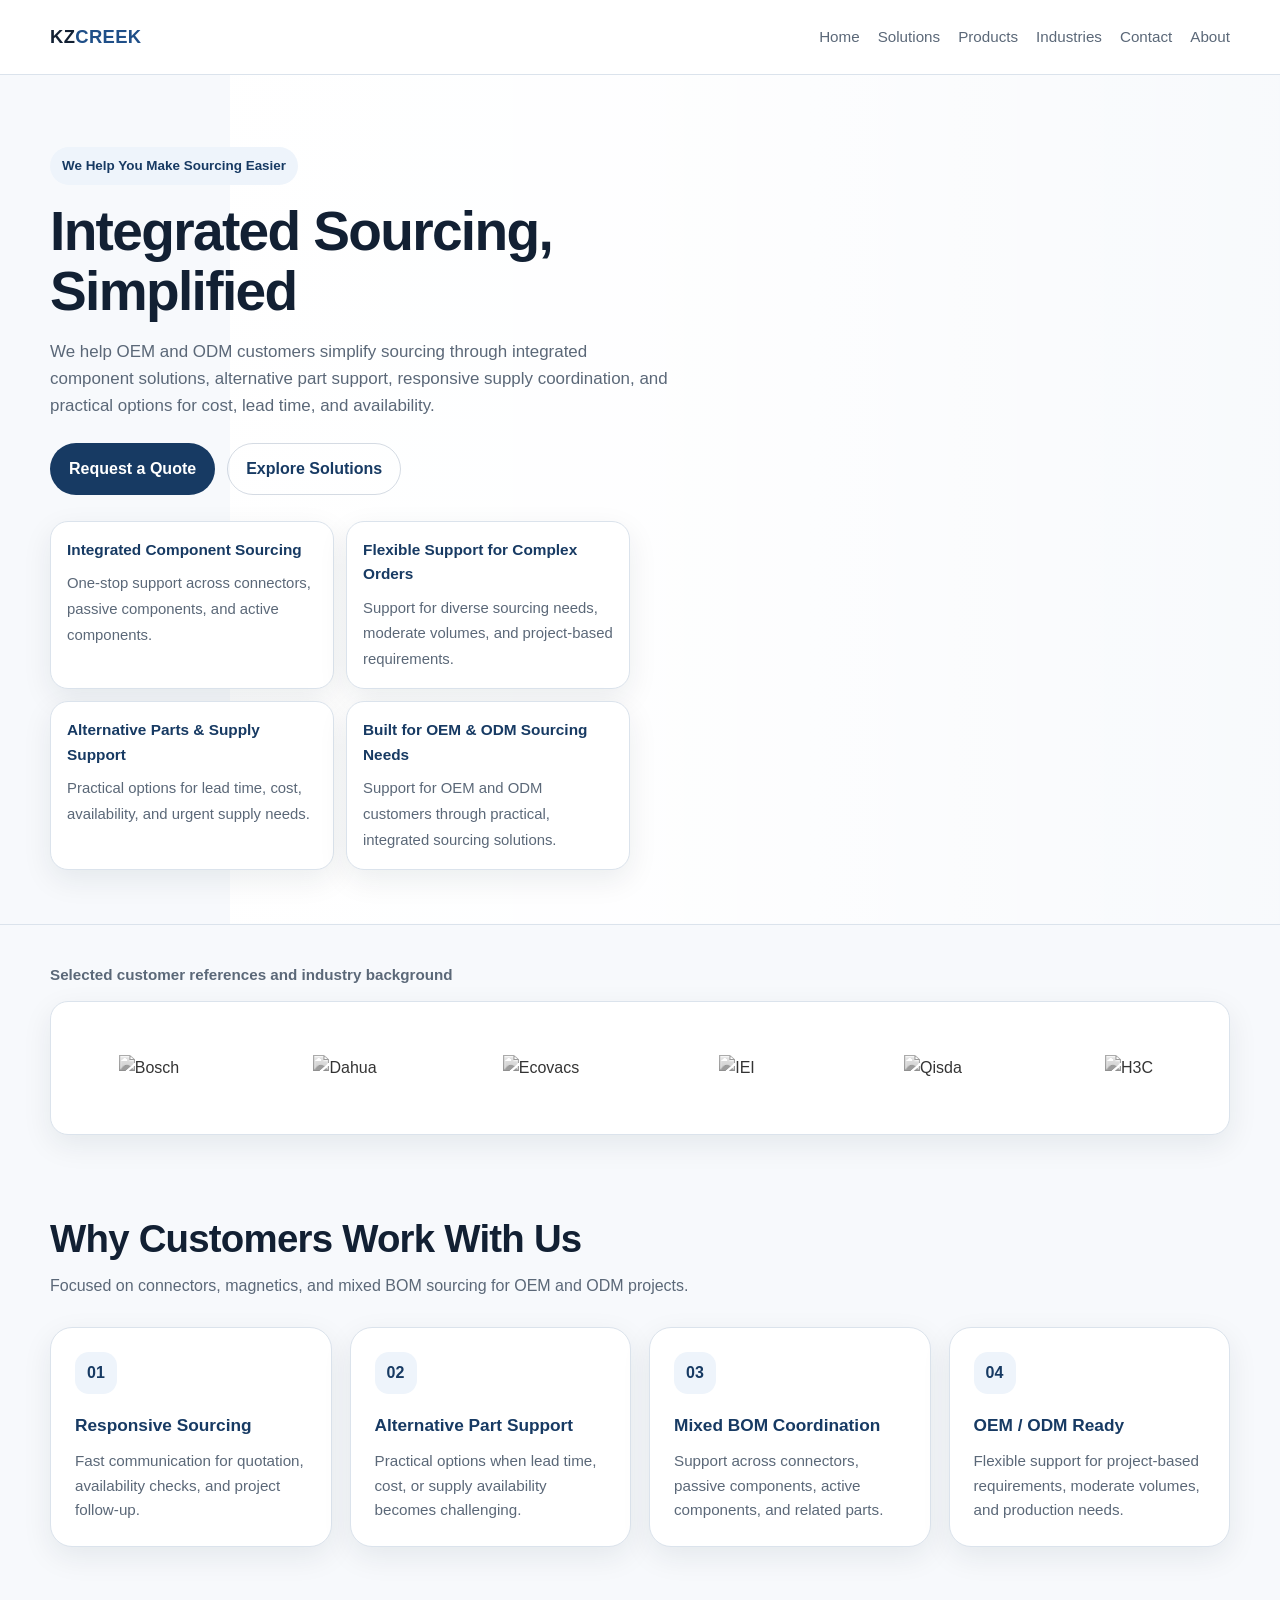
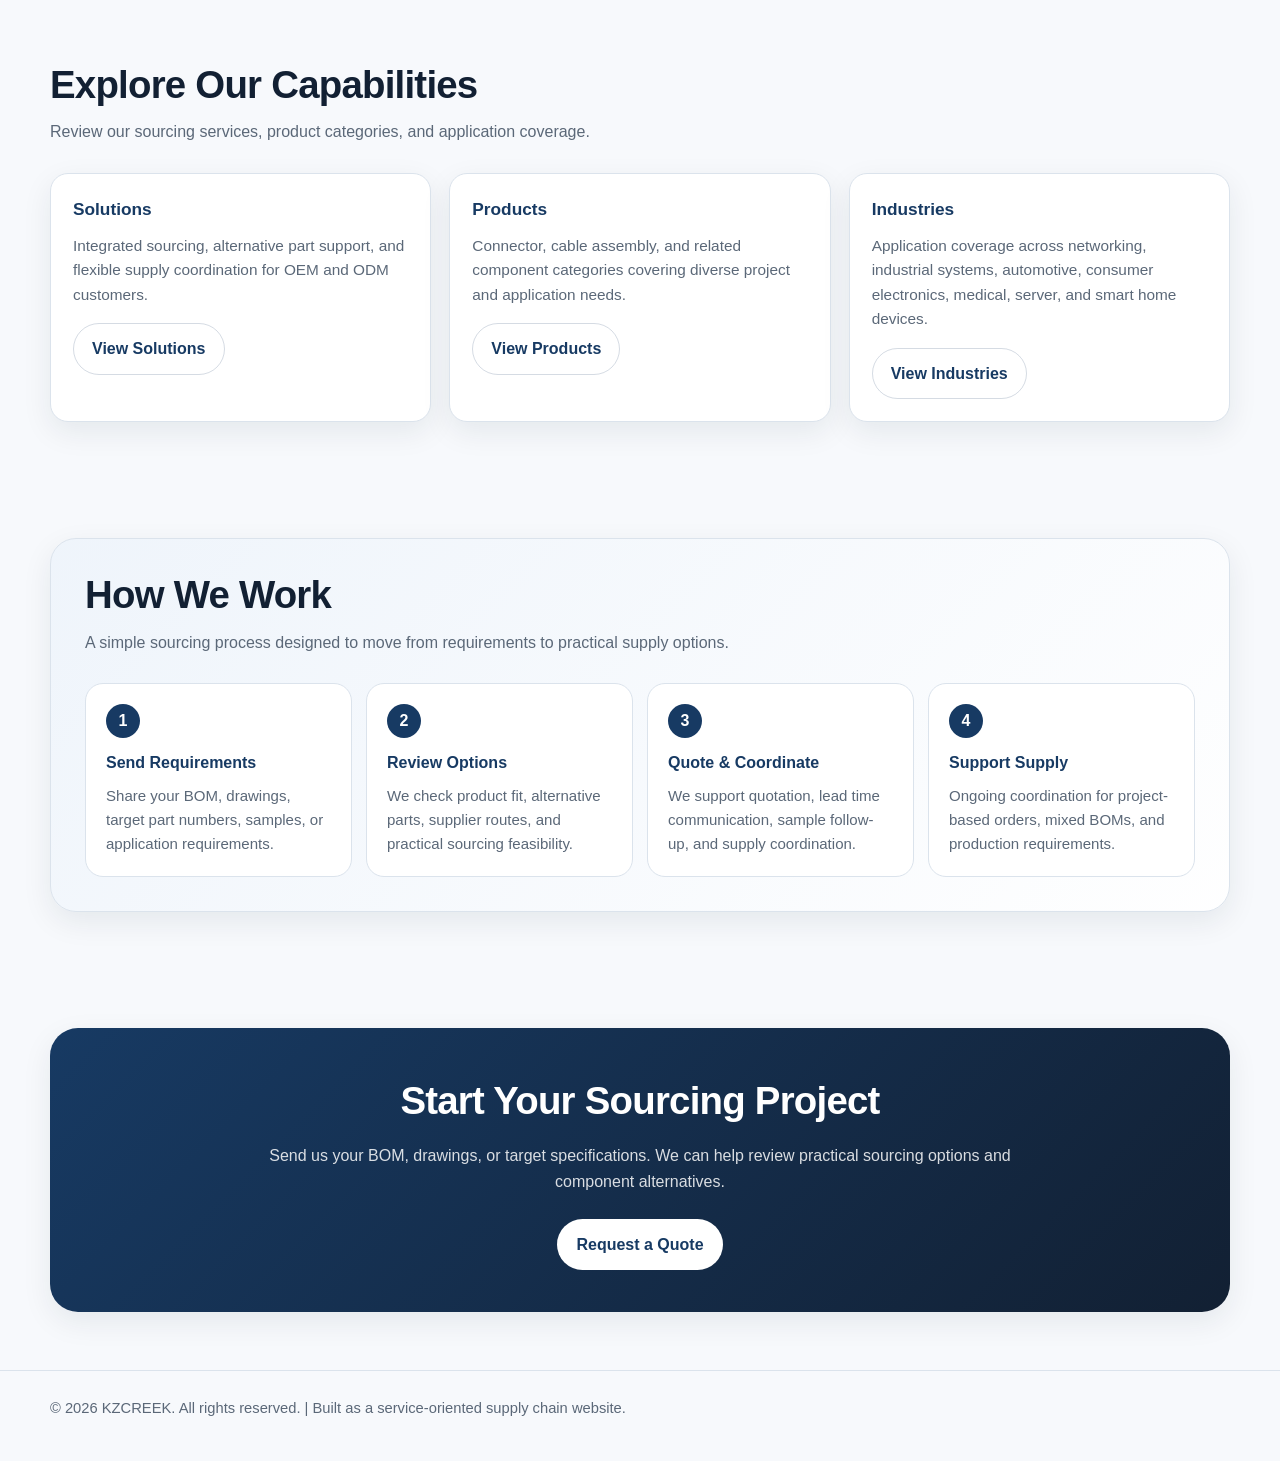
==== index.html @ 9309d273 "Add files via upload" ====
<!DOCTYPE html>
<html lang="en">
<head>
  <meta charset="UTF-8" />
  <meta name="viewport" content="width=device-width, initial-scale=1.0" />
  <title>Simplifying Complex Electronic Component Sourcing</title>
  <meta name="description" content="One-stop solutions for connectors, passive and active components with integrated sourcing support for OEM and ODM customers." />
  <link rel="stylesheet" href="styles.css" />
</head>
<body>
  <header class="topbar">
    <div class="container nav">
      <div class="brand">KZ<span>CREEK</span></div>
<nav class="nav-links">
  <a href="index.html">Home</a>
  <a href="solutions.html">Solutions</a>
  <a href="products.html">Products</a>
  <a href="industries.html">Industries</a>
  <a href="contact.html">Contact</a>
  <a href="about.html">About</a>
</nav>
    </div>
  </header>


<section class="hero hero-bg">
  <div class="container hero-grid">
    <div class="hero-content">
      <div class="eyebrow">We Help You Make Sourcing Easier</div>
      <h1>Integrated Sourcing, Simplified</h1>
      <p>
        We help OEM and ODM customers simplify sourcing through integrated component solutions, alternative part support, responsive supply coordination, and practical options for cost, lead time, and availability.
      </p>
      <div class="hero-actions">
        <a class="btn btn-primary" href="contact.html">Request a Quote</a>
        <a class="btn btn-secondary" href="solutions.html">Explore Solutions</a>
      </div>
      <div class="hero-notes">
        <div class="note">
          <strong>Integrated Component Sourcing</strong>
          <span>One-stop support across connectors, passive components, and active components.</span>
        </div>
        <div class="note">
          <strong>Flexible Support for Complex Orders</strong>
          <span>Support for diverse sourcing needs, moderate volumes, and project-based requirements.</span>
        </div>
        <div class="note">
          <strong>Alternative Parts &amp; Supply Support</strong>
          <span>Practical options for lead time, cost, availability, and urgent supply needs.</span>
        </div>
        <div class="note">
          <strong>Built for OEM &amp; ODM Sourcing Needs</strong>
          <span>Support for OEM and ODM customers through practical, integrated sourcing solutions.</span>
        </div>
      </div>
    </div>
  </div>
</section>

  <section class="home-trust">
    <div class="container">
      <div class="trust-heading">Selected customer references and industry background</div>
      <div class="card trust-card">
        <div class="logo-marquee">
          <div class="logo-track">
            <div class="logo-item"><img src="bosch.webp" alt="Bosch" /></div>
            <div class="logo-item"><img src="DAHUIA.png" alt="Dahua" /></div>
            <div class="logo-item"><img src="Ecovacs.jpg" alt="Ecovacs" /></div>
            <div class="logo-item"><img src="IEI.png" alt="IEI" /></div>
            <div class="logo-item"><img src="qisda.jpg" alt="Qisda" /></div>
            <div class="logo-item"><img src="hbc.png" alt="H3C" /></div>
            <div class="logo-item"><img src="arbor.png" alt="Arbor" /></div>
            <div class="logo-item"><img src="adlink.png" alt="ADLINK" /></div>
            <div class="logo-item"><img src="aaeon.png" alt="AAEON" /></div>
            <div class="logo-item"><img src="hikvision.png" alt="Hikvision" /></div>

            <div class="logo-item"><img src="bosch.webp" alt="Bosch" /></div>
            <div class="logo-item"><img src="DAHUIA.png" alt="Dahua" /></div>
            <div class="logo-item"><img src="Ecovacs.jpg" alt="Ecovacs" /></div>
            <div class="logo-item"><img src="IEI.png" alt="IEI" /></div>
            <div class="logo-item"><img src="qisda.jpg" alt="Qisda" /></div>
            <div class="logo-item"><img src="hbc.png" alt="H3C" /></div>
            <div class="logo-item"><img src="arbor.png" alt="Arbor" /></div>
            <div class="logo-item"><img src="adlink.png" alt="ADLINK" /></div>
            <div class="logo-item"><img src="aaeon.png" alt="AAEON" /></div>
            <div class="logo-item"><img src="hikvision.png" alt="Hikvision" /></div>
          </div>
        </div>
      </div>
    </div>
  </section>

  <section class="home-advantages">
    <div class="container">
      <div class="section-head">
        <h2>Why Customers Work With Us</h2>
        <p>
          Focused on connectors, magnetics, and mixed BOM sourcing for OEM and ODM projects.
        </p>
      </div>

      <div class="grid-4 advantage-grid">
        <article class="adv-card">
          <span>01</span>
          <h3>Responsive Sourcing</h3>
          <p>Fast communication for quotation, availability checks, and project follow-up.</p>
        </article>
        <article class="adv-card">
          <span>02</span>
          <h3>Alternative Part Support</h3>
          <p>Practical options when lead time, cost, or supply availability becomes challenging.</p>
        </article>
        <article class="adv-card">
          <span>03</span>
          <h3>Mixed BOM Coordination</h3>
          <p>Support across connectors, passive components, active components, and related parts.</p>
        </article>
        <article class="adv-card">
          <span>04</span>
          <h3>OEM / ODM Ready</h3>
          <p>Flexible support for project-based requirements, moderate volumes, and production needs.</p>
        </article>
      </div>
    </div>
  </section>

  <section class="home-capabilities">
    <div class="container">
      <div class="section-head">
        <h2>Explore Our Capabilities</h2>
        <p>
          Review our sourcing services, product categories, and application coverage.
        </p>
      </div>
      <div class="grid-3">
        <article class="card">
          <h3>Solutions</h3>
          <p>Integrated sourcing, alternative part support, and flexible supply coordination for OEM and ODM customers.</p>
          <div class="pill-row"><a class="btn btn-secondary" href="solutions.html">View Solutions</a></div>
        </article>
        <article class="card">
          <h3>Products</h3>
          <p>Connector, cable assembly, and related component categories covering diverse project and application needs.</p>
          <div class="pill-row"><a class="btn btn-secondary" href="products.html">View Products</a></div>
        </article>
        <article class="card">
          <h3>Industries</h3>
          <p>Application coverage across networking, industrial systems, automotive, consumer electronics, medical, server, and smart home devices.</p>
          <div class="pill-row"><a class="btn btn-secondary" href="industries.html">View Industries</a></div>
        </article>
      </div>
    </div>
  </section>

  <section class="home-process">
    <div class="container">
      <div class="process-panel">
        <div class="section-head">
          <h2>How We Work</h2>
          <p>
            A simple sourcing process designed to move from requirements to practical supply options.
          </p>
        </div>

        <div class="process-grid home-process-grid">
          <div class="process-step">
            <span>1</span>
            <h3>Send Requirements</h3>
            <p>Share your BOM, drawings, target part numbers, samples, or application requirements.</p>
          </div>
          <div class="process-step">
            <span>2</span>
            <h3>Review Options</h3>
            <p>We check product fit, alternative parts, supplier routes, and practical sourcing feasibility.</p>
          </div>
          <div class="process-step">
            <span>3</span>
            <h3>Quote & Coordinate</h3>
            <p>We support quotation, lead time communication, sample follow-up, and supply coordination.</p>
          </div>
          <div class="process-step">
            <span>4</span>
            <h3>Support Supply</h3>
            <p>Ongoing coordination for project-based orders, mixed BOMs, and production requirements.</p>
          </div>
        </div>
      </div>
    </div>
  </section>

  <section class="home-cta">
    <div class="container">
      <div class="cta-panel">
        <h2>Start Your Sourcing Project</h2>
        <p>
          Send us your BOM, drawings, or target specifications. We can help review practical sourcing options and component alternatives.
        </p>
        <a class="btn btn-primary" href="contact.html">Request a Quote</a>
      </div>
    </div>
  </section>



  <footer class="footer">
    <div class="container">
      © 2026 KZCREEK. All rights reserved. | Built as a service-oriented supply chain website.
    </div>
  </footer>
</body>
</html>
---- styles.css ----
:root {
      --bg: #f7f9fc;
      --surface: #ffffff;
      --text: #122033;
      --muted: #5b6878;
      --line: #dbe3ec;
      --primary: #173a63;
      --primary-2: #1f4f88;
      --accent: #eef4fb;
      --max: 1180px;
      --radius: 18px;
      --shadow: 0 10px 30px rgba(18, 32, 51, 0.08);
    }

    * { box-sizing: border-box; }
    html { scroll-behavior: smooth; }
    body {
      margin: 0;
      font-family: -apple-system, BlinkMacSystemFont, "Segoe UI", Roboto, Helvetica, Arial, sans-serif;
      color: var(--text);
      background: var(--bg);
      line-height: 1.6;
    }

    a { color: inherit; text-decoration: none; }
    img { max-width: 100%; display: block; }

    .container {
      width: min(var(--max), calc(100% - 32px));
      margin: 0 auto;
    }

    .topbar {
      background: var(--surface);
      border-bottom: 1px solid var(--line);
      position: sticky;
      top: 0;
      z-index: 20;
    }

    .nav {
      display: flex;
      align-items: center;
      justify-content: space-between;
      min-height: 74px;
      gap: 20px;
    }

    .brand {
      font-size: 1.15rem;
      font-weight: 700;
      letter-spacing: 0.02em;
    }

    .brand span {
      color: var(--primary-2);
    }

    .nav-links {
      display: flex;
      flex-wrap: wrap;
      gap: 18px;
      font-size: 0.95rem;
      color: var(--muted);
    }

    .btn {
      display: inline-flex;
      align-items: center;
      justify-content: center;
      padding: 12px 18px;
      border-radius: 999px;
      font-weight: 600;
      border: 1px solid transparent;
      transition: 0.2s ease;
    }

    .btn-primary {
      background: var(--primary);
      color: #fff;
    }

    .btn-primary:hover { background: var(--primary-2); }

    .btn-secondary {
      background: transparent;
      color: var(--primary);
      border-color: rgba(23,58,99,0.18);
    }

    .hero {
      padding: 72px 0 54px;
      background: linear-gradient(180deg, #ffffff 0%, #f4f7fb 100%);
      border-bottom: 1px solid var(--line);
    }

    .hero-grid {
      display: grid;
      grid-template-columns: 1.2fr 0.8fr;
      gap: 34px;
      align-items: center;
    }

    .eyebrow {
      display: inline-block;
      padding: 8px 12px;
      border-radius: 999px;
      background: var(--accent);
      color: var(--primary);
      font-size: 0.84rem;
      font-weight: 700;
      margin-bottom: 16px;
    }

    h1 {
      margin: 0 0 16px;
      font-size: clamp(2rem, 4.3vw, 3.7rem);
      line-height: 1.1;
      letter-spacing: -0.03em;
    }

    .hero p {
      margin: 0 0 24px;
      font-size: 1.06rem;
      color: var(--muted);
      max-width: 720px;
    }

    .hero-actions {
      display: flex;
      flex-wrap: wrap;
      gap: 12px;
      margin-bottom: 26px;
    }

    .hero-notes {
      display: grid;
      grid-template-columns: repeat(auto-fit, minmax(280px, 1fr));
      gap: 12px;
    }

    .note {
      background: var(--surface);
      border: 1px solid var(--line);
      border-radius: var(--radius);
      padding: 16px;
      box-shadow: var(--shadow);
      min-height: 108px;
    }

    .note strong {
      display: block;
      margin-bottom: 8px;
      color: var(--primary);
      font-size: 0.96rem;
    }

    .note span {
      color: var(--muted);
      font-size: 0.93rem;
    }

    .hero-card {
      background: var(--surface);
      border: 1px solid var(--line);
      border-radius: 24px;
      padding: 26px;
      box-shadow: var(--shadow);
    }

    .hero-card h3 {
      margin: 0 0 14px;
      font-size: 1.1rem;
    }

    .hero-card ul {
      margin: 0;
      padding-left: 18px;
      color: var(--muted);
    }

    .hero-card li + li { margin-top: 10px; }

    section {
      padding: 66px 0;
    }

    .section-head {
      max-width: 760px;
      margin-bottom: 28px;
    }

    .section-head h2 {
      margin: 0 0 12px;
      font-size: clamp(1.7rem, 3vw, 2.5rem);
      line-height: 1.15;
      letter-spacing: -0.02em;
    }

    .section-head p {
      margin: 0;
      color: var(--muted);
    }

    .grid-4, .grid-3, .grid-2 {
      display: grid;
      gap: 18px;
    }

    .grid-4 { grid-template-columns: repeat(4, 1fr); }
    .grid-3 { grid-template-columns: repeat(3, 1fr); }
    .grid-2 { grid-template-columns: repeat(2, 1fr); }

    .grid-2,
    .grid-3 {
      align-items: stretch;
    }

    .card {
      background: var(--surface);
      border: 1px solid var(--line);
      border-radius: var(--radius);
      padding: 22px;
      box-shadow: var(--shadow);
      height: 100%;
      display: flex;
      flex-direction: column;
    }

    .card h3 {
      margin: 0 0 10px;
      font-size: 1.08rem;
      color: var(--primary);
    }

    .card p {
      margin: 0;
      color: var(--muted);
      font-size: 0.96rem;
    }

    .split {
      display: grid;
      grid-template-columns: 1fr 1fr;
      gap: 22px;
      align-items: start;
    }

    .checklist {
      display: grid;
      gap: 14px;
      margin-top: 18px;
    }

    .check {
      background: var(--surface);
      border: 1px solid var(--line);
      border-radius: 14px;
      padding: 16px 18px;
      height: 100%;
    }

    .check strong {
      display: block;
      margin-bottom: 6px;
      color: var(--primary);
    }

    .check span {
      color: var(--muted);
      font-size: 0.95rem;
    }

    .industry-list, .product-list {
      display: grid;
      gap: 12px;
    }

    .pill-row {
      display: flex;
      flex-wrap: wrap;
      gap: 10px;
      margin-top: 16px;
    }

    .pill {
      padding: 9px 13px;
      border-radius: 999px;
      background: var(--accent);
      color: var(--primary);
      font-weight: 600;
      font-size: 0.88rem;
    }

    .partner-band {
      background: #f0f5fb;
      border-top: 1px solid var(--line);
      border-bottom: 1px solid var(--line);
    }

    .partner-box {
      display: grid;
      grid-template-columns: 1.2fr 0.8fr;
      gap: 24px;
      align-items: center;
    }

    .quote {
      background: var(--surface);
      border: 1px solid var(--line);
      border-radius: 22px;
      padding: 22px;
      box-shadow: var(--shadow);
    }

    .quote p {
      margin: 0;
      color: var(--muted);
    }

    .contact-wrap {
      display: grid;
      grid-template-columns: 1fr 1fr;
      gap: 20px;
    }

    form {
      display: grid;
      gap: 12px;
    }

    input, textarea {
      width: 100%;
      padding: 13px 14px;
      border: 1px solid var(--line);
      border-radius: 12px;
      font: inherit;
      background: #fff;
    }

    textarea { min-height: 140px; resize: vertical; }

    .footer {
      padding: 26px 0 40px;
      border-top: 1px solid var(--line);
      color: var(--muted);
      font-size: 0.92rem;
    }

    @media (max-width: 980px) {
      .hero-grid,
      .split,
      .partner-box,
      .contact-wrap,
      .grid-4,
      .grid-3,
      .grid-2,
      .hero-notes,
      .industry-flip-grid {
        grid-template-columns: 1fr;
      }

      .nav {
        align-items: flex-start;
        padding: 14px 0;
      }

      .nav-links {
        gap: 12px;
      }
    }

    .product-stack {
      display: grid;
      gap: 18px;
    }

    .product-overview-card {
      margin-bottom: 6px;
    }

    .industry-flip-grid {
      display: grid;
      grid-template-columns: repeat(3, 1fr);
      gap: 18px;
    }

    .flip-card {
      background: transparent;
      perspective: 1400px;
      min-height: 340px;
    }

    .flip-card-inner {
      position: relative;
      width: 100%;
      min-height: 340px;
      height: 100%;
      transition: transform 0.75s ease;
      transform-style: preserve-3d;
    }

    .flip-card:hover .flip-card-inner {
      transform: rotateY(180deg);
    }

    .flip-face {
      position: absolute;
      inset: 0;
      border-radius: 18px;
      overflow: hidden;
      backface-visibility: hidden;
      -webkit-backface-visibility: hidden;
      box-shadow: var(--shadow);
      border: 1px solid var(--line);
    }

    .flip-front {
      background-size: cover; 
      background-position: center;
      display: flex;
      align-items: flex-end;
    }

    .flip-front::before {
      content: "";
      position: absolute;
      inset: 0;
      background: linear-gradient(180deg, rgba(6,15,25,0.16) 0%, rgba(6,15,25,0.64) 100%);
    }

    .flip-front-content {
      position: relative;
      z-index: 1;
      width: 100%;
      padding: 22px;
      color: #fff;
    }

    .flip-front-content h3 {
      margin: 0;
      font-size: 1.2rem;
      line-height: 1.2;
      color: #fff;
    }

    .flip-back {
      background: linear-gradient(180deg, #173a63 0%, #122033 100%);
      color: #fff;
      transform: rotateY(180deg);
      padding: 24px;
      display: flex;
      flex-direction: column;
      justify-content: center;
    }

    .flip-back h3 {
      margin: 0 0 12px;
      color: #fff;
      font-size: 1.14rem;
      line-height: 1.25;
    }

    .flip-back p {
      margin: 0;
      color: rgba(255,255,255,0.88);
      font-size: 0.96rem;
    }

.nav-links a.active {
  color: var(--primary);
  font-weight: 700;
}

.page-hero {
  padding: 56px 0 36px;
  background: linear-gradient(180deg, #ffffff 0%, #f4f7fb 100%);
  border-bottom: 1px solid var(--line);
}


.logo-marquee {
  overflow: hidden;
  width: 100%;
  position: relative;
  border-radius: 12px;
  background: #fff;
  padding: 18px 0;
}

.logo-track {
  display: flex;
  align-items: center;
  gap: 36px;
  width: max-content;
  animation: scrollLogos 28s linear infinite;
}

.logo-marquee:hover .logo-track {
  animation-play-state: paused;
}

.logo-item {
  flex: 0 0 auto;
  width: 160px;
  height: 72px;
  display: flex;
  align-items: center;
  justify-content: center;
}

.logo-item img {
  max-width: 100%;
  max-height: 56px;
  width: auto;
  height: auto;
  object-fit: contain;
  filter: grayscale(100%);
  opacity: 0.9;
  transition: 0.25s ease;
}

.logo-item img:hover {
  filter: grayscale(0%);
  opacity: 1;
}

@keyframes scrollLogos {
  from {
    transform: translateX(0);
  }
  to {
    transform: translateX(-50%);
  }
}


/* Home hero background */
.hero-bg {
  position: relative;
  min-height: 720px;
  padding: 72px 0 54px;
  background-image:
    linear-gradient(
      to right,
      rgba(255,255,255,0.96) 0%,
      rgba(255,255,255,0.90) 36%,
      rgba(255,255,255,0.58) 62%,
      rgba(255,255,255,0.10) 100%
    ),
    url("hero-bg.png");
  background-size: 82%;
  background-position: center right;
  background-repeat: no-repeat;
  border-bottom: 1px solid var(--line);
}

.hero-bg .hero-grid {
  position: relative;
  z-index: 2;
  display: block;
}

.hero-bg .hero-content {
  max-width: 620px;
}

.hero-bg .hero-notes {
  max-width: 580px;
  grid-template-columns: repeat(2, minmax(0, 1fr));
}

@media (max-width: 980px) {
  .hero-bg {
    min-height: auto;
    background-image:
      linear-gradient(rgba(255,255,255,0.92), rgba(255,255,255,0.92)),
      url("hero-bg.png");
    background-position: center;
  }

  .hero-bg .hero-notes {
    grid-template-columns: 1fr;
  }
}


/* Solutions page upgrade */
.page-hero-bg {
  position: relative;
  min-height: 320px;
  display: flex;
  align-items: center;
  background-image:
    linear-gradient(
      to right,
      rgba(255,255,255,0.96) 0%,
      rgba(255,255,255,0.90) 38%,
      rgba(255,255,255,0.62) 68%,
      rgba(255,255,255,0.18) 100%
    ),
    url("solutions-bg.png");
  background-size: cover;
  background-position: center right;
  background-repeat: no-repeat;
}

.solutions-hero-content {
  max-width: 760px;
}

.solutions-hero-content p {
  max-width: 680px;
  margin: 0;
  color: var(--muted);
  font-size: 1.08rem;
}

.solutions-section {
  padding-top: 58px;
}

.solution-feature-grid {
  display: grid;
  grid-template-columns: repeat(3, 1fr);
  gap: 18px;
}

.solution-card {
  position: relative;
  min-height: 230px;
  background: rgba(255,255,255,0.92);
  border: 1px solid var(--line);
  border-radius: 22px;
  padding: 26px;
  box-shadow: var(--shadow);
  transition: transform 0.22s ease, box-shadow 0.22s ease, border-color 0.22s ease;
}

.solution-card:hover {
  transform: translateY(-4px);
  box-shadow: 0 18px 42px rgba(18, 32, 51, 0.12);
  border-color: rgba(23, 58, 99, 0.22);
}

.solution-card h3 {
  margin: 18px 0 10px;
  color: var(--primary);
  font-size: 1.18rem;
}

.solution-card p {
  margin: 0;
  color: var(--muted);
}

.solution-number {
  display: inline-flex;
  align-items: center;
  justify-content: center;
  width: 42px;
  height: 42px;
  border-radius: 14px;
  background: var(--accent);
  color: var(--primary);
  font-weight: 800;
  font-size: 0.92rem;
}

.primary-solution {
  background: rgba(255,255,255,0.92);
  color: var(--text);
  border-color: var(--line);
}

.primary-solution h3 {
  color: var(--primary);
}

.primary-solution p {
  color: var(--muted);
}

.primary-solution .solution-number {
  background: var(--accent);
  color: var(--primary);
}

.process-band {
  margin-top: 42px;
  padding: 34px;
  border-radius: 26px;
  background:
    linear-gradient(135deg, rgba(238,244,251,0.92), rgba(255,255,255,0.92)),
    url("solutions-bg.png");
  background-size: cover;
  background-position: center;
  border: 1px solid var(--line);
  box-shadow: var(--shadow);
}

.process-grid {
  display: grid;
  grid-template-columns: repeat(4, 1fr);
  gap: 14px;
}

.process-step {
  background: #fff;
  border: 1px solid var(--line);
  border-radius: 18px;
  padding: 20px;
  min-height: 190px;
}

.process-step span {
  display: inline-flex;
  width: 34px;
  height: 34px;
  align-items: center;
  justify-content: center;
  border-radius: 999px;
  background: var(--primary);
  color: #fff;
  font-weight: 800;
  margin-bottom: 12px;
}

.process-step h3 {
  margin: 0 0 8px;
  color: var(--primary);
  font-size: 1rem;
}

.process-step p {
  margin: 0;
  color: var(--muted);
  font-size: 0.94rem;
}

.solution-highlight-card {
  margin-top: 42px;
  display: grid;
  grid-template-columns: 1.25fr 0.75fr;
  gap: 28px;
  align-items: center;
  padding: 34px;
  border-radius: 26px;
  background: #fff;
  border: 1px solid var(--line);
  box-shadow: var(--shadow);
}

.solution-highlight-card h2 {
  margin: 0 0 12px;
  font-size: clamp(1.5rem, 2.5vw, 2.1rem);
  letter-spacing: -0.02em;
}

.solution-highlight-card p {
  margin: 0;
  color: var(--muted);
}

.highlight-list {
  display: grid;
  gap: 10px;
}

.highlight-list span {
  padding: 12px 14px;
  border-radius: 999px;
  background: var(--accent);
  color: var(--primary);
  font-weight: 700;
  font-size: 0.92rem;
}

.solution-cta {
  margin-top: 42px;
  padding: 38px;
  border-radius: 26px;
  text-align: center;
  background: linear-gradient(135deg, #173a63 0%, #122033 100%);
  color: #fff;
  box-shadow: var(--shadow);
}

.solution-cta h2 {
  margin: 0 0 10px;
  font-size: clamp(1.6rem, 3vw, 2.4rem);
}

.solution-cta p {
  max-width: 760px;
  margin: 0 auto 22px;
  color: rgba(255,255,255,0.84);
}

.solution-cta .btn-primary {
  background: #fff;
  color: var(--primary);
}

@media (max-width: 980px) {
  .solution-feature-grid,
  .process-grid,
  .solution-highlight-card {
    grid-template-columns: 1fr;
  }

  .page-hero-bg {
    min-height: 280px;
    background-image:
      linear-gradient(rgba(255,255,255,0.92), rgba(255,255,255,0.92)),
      url("solutions-bg.png");
  }
}


/* Homepage B2B upgrade */
.home-trust {
  padding: 38px 0 24px;
}

.trust-heading {
  color: var(--muted);
  font-weight: 700;
  margin-bottom: 14px;
  font-size: 0.95rem;
}

.trust-card {
  padding: 12px 18px;
}

.home-advantages,
.home-capabilities,
.home-process,
.home-cta {
  padding: 58px 0;
}

.advantage-grid {
  align-items: stretch;
}

.adv-card {
  background: var(--surface);
  border: 1px solid var(--line);
  border-radius: 22px;
  padding: 24px;
  box-shadow: var(--shadow);
  transition: transform 0.22s ease, box-shadow 0.22s ease, border-color 0.22s ease;
}

.adv-card:hover {
  transform: translateY(-4px);
  box-shadow: 0 18px 42px rgba(18, 32, 51, 0.12);
  border-color: rgba(23, 58, 99, 0.22);
}

.adv-card span {
  display: inline-flex;
  width: 42px;
  height: 42px;
  align-items: center;
  justify-content: center;
  border-radius: 14px;
  background: var(--accent);
  color: var(--primary);
  font-weight: 800;
  margin-bottom: 18px;
}

.adv-card h3 {
  margin: 0 0 10px;
  color: var(--primary);
  font-size: 1.08rem;
}

.adv-card p {
  margin: 0;
  color: var(--muted);
  font-size: 0.95rem;
}

.process-panel {
  padding: 34px;
  border-radius: 26px;
  background:
    linear-gradient(135deg, rgba(238,244,251,0.92), rgba(255,255,255,0.92)),
    url("solutions-bg.png");
  background-size: cover;
  background-position: center;
  border: 1px solid var(--line);
  box-shadow: var(--shadow);
}

.home-process-grid {
  display: grid;
  grid-template-columns: repeat(4, 1fr);
  gap: 14px;
}

.cta-panel {
  padding: 42px;
  border-radius: 28px;
  text-align: center;
  background: linear-gradient(135deg, #173a63 0%, #122033 100%);
  color: #fff;
  box-shadow: var(--shadow);
}

.cta-panel h2 {
  margin: 0 0 12px;
  font-size: clamp(1.8rem, 3vw, 2.6rem);
  letter-spacing: -0.02em;
}

.cta-panel p {
  max-width: 780px;
  margin: 0 auto 24px;
  color: rgba(255,255,255,0.84);
}

.cta-panel .btn-primary {
  background: #fff;
  color: var(--primary);
}

@media (max-width: 980px) {
  .home-process-grid {
    grid-template-columns: 1fr;
  }
}


/* Three-page B2B refinement */
.page-hero-copy {
  max-width: 780px;
}

.page-hero-copy p {
  margin: 0;
  color: var(--muted);
  font-size: 1.06rem;
  max-width: 720px;
}

.product-intro-strip {
  margin-bottom: 20px;
  padding: 20px 22px;
  border: 1px solid var(--line);
  border-radius: 22px;
  background: linear-gradient(135deg, #ffffff 0%, #eef4fb 100%);
  box-shadow: var(--shadow);
  display: flex;
  align-items: center;
  justify-content: space-between;
  gap: 18px;
}

.product-intro-strip strong {
  display: block;
  color: var(--primary);
  margin-bottom: 4px;
}

.product-intro-strip span {
  color: var(--muted);
  font-size: 0.95rem;
}

.product-category-card {
  position: relative;
}

.category-tag {
  align-self: flex-start;
  padding: 7px 11px;
  border-radius: 999px;
  background: var(--accent);
  color: var(--primary);
  font-size: 0.78rem;
  font-weight: 800;
  margin-bottom: 12px;
}

.contact-b2b-layout {
  display: grid;
  grid-template-columns: 1.05fr 0.95fr;
  gap: 24px;
  align-items: start;
}

.contact-check-grid {
  display: grid;
  gap: 14px;
  margin-bottom: 18px;
}

.contact-note-card {
  background: linear-gradient(135deg, #ffffff 0%, #eef4fb 100%);
}

.contact-form-card h3 {
  margin-bottom: 16px;
}

.industry-intro-panel {
  display: grid;
  grid-template-columns: repeat(2, 1fr);
  gap: 18px;
  margin-bottom: 22px;
}

.industry-intro-card {
  padding: 20px 22px;
  border-radius: 20px;
  background: #fff;
  border: 1px solid var(--line);
  box-shadow: var(--shadow);
}

.industry-intro-card strong {
  display: block;
  color: var(--primary);
  margin-bottom: 6px;
}

.industry-intro-card span {
  color: var(--muted);
  font-size: 0.95rem;
}

.industry-cta {
  margin-top: 24px;
  background: linear-gradient(135deg, #ffffff 0%, #eef4fb 100%);
}

@media (max-width: 980px) {
  .product-intro-strip,
  .contact-b2b-layout,
  .industry-intro-panel {
    grid-template-columns: 1fr;
    flex-direction: column;
    align-items: flex-start;
  }
}


/* Industry flip card title fix: title stays on front only and will not mirror on flip */
.flip-card {
  position: relative;
}

.industry-card-title {
  position: absolute;
  left: 22px;
  right: 22px;
  bottom: 22px;
  z-index: 4;
  pointer-events: none;
  transition: opacity 0.25s ease, transform 0.25s ease;
}

.industry-card-title h3 {
  margin: 0;
  color: #fff;
  font-size: 1.2rem;
  line-height: 1.2;
  text-shadow: 0 2px 12px rgba(0,0,0,0.35);
}

.flip-card:hover .industry-card-title {
  opacity: 0;
  transform: translateY(8px);
}

.flip-front-content {
  display: none;
}
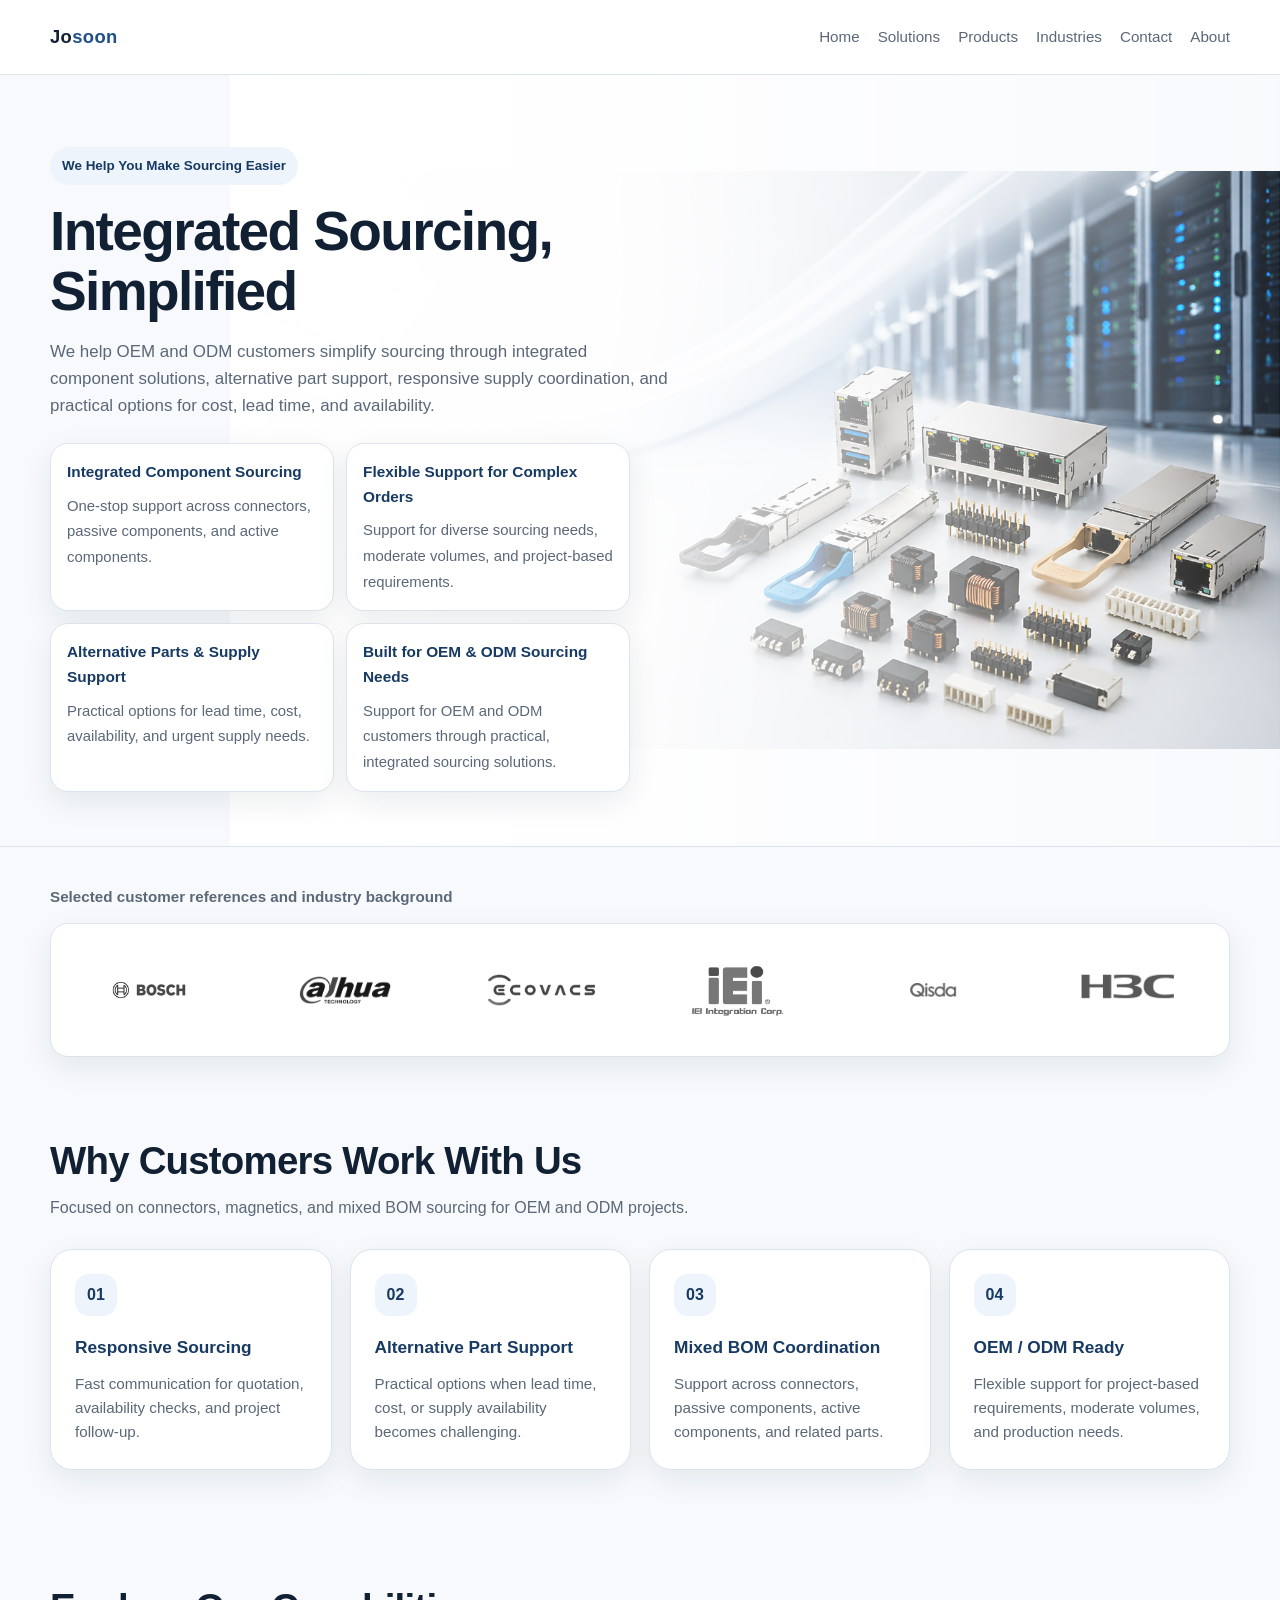
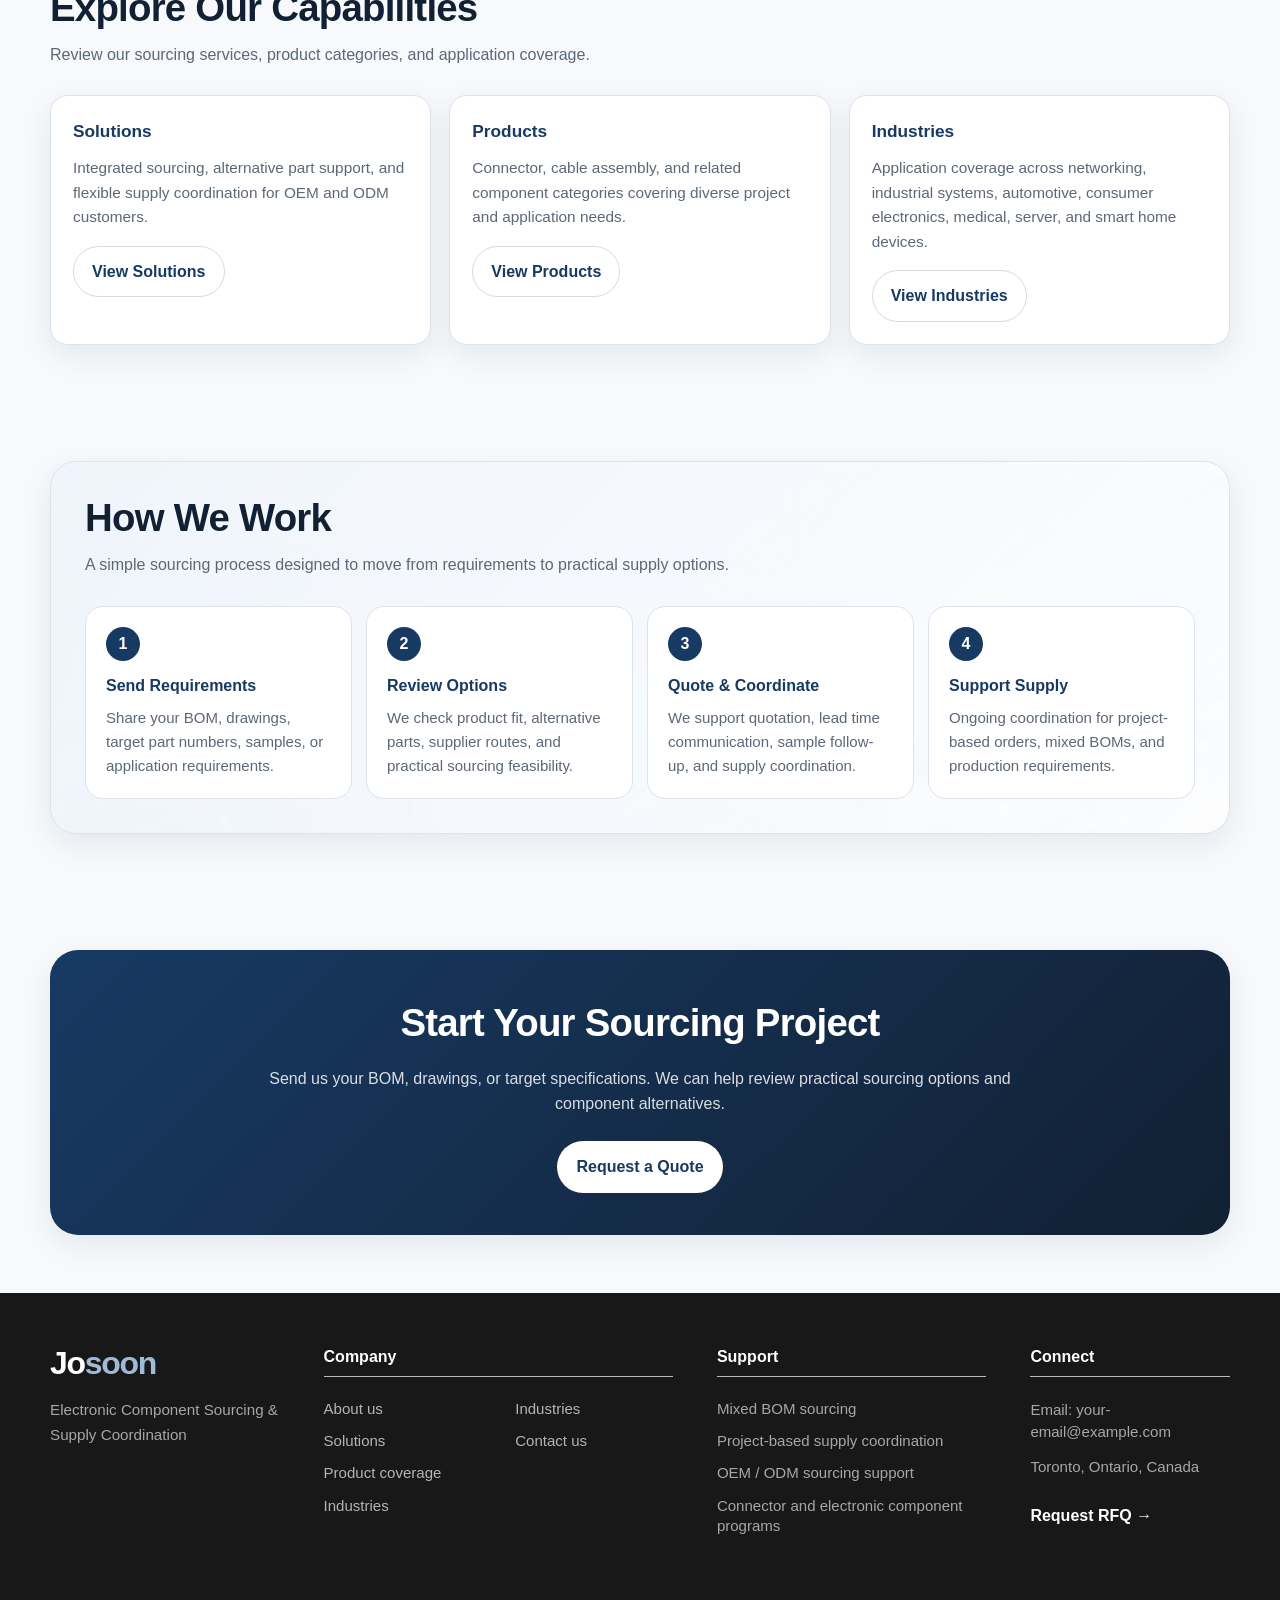
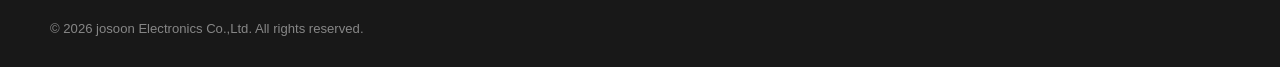
==== commit 92bfc82b: "Add files via upload" ====
--- a/index.html
+++ b/index.html
@@ -10,7 +10,7 @@
 <body>
   <header class="topbar">
     <div class="container nav">
-      <div class="brand">KZ<span>CREEK</span></div>
+      <div class="brand">Jo<span>soon</span></div>
 <nav class="nav-links">
   <a href="index.html">Home</a>
   <a href="solutions.html">Solutions</a>
@@ -31,10 +31,7 @@
       <p>
         We help OEM and ODM customers simplify sourcing through integrated component solutions, alternative part support, responsive supply coordination, and practical options for cost, lead time, and availability.
       </p>
-      <div class="hero-actions">
-        <a class="btn btn-primary" href="contact.html">Request a Quote</a>
-        <a class="btn btn-secondary" href="solutions.html">Explore Solutions</a>
-      </div>
+
       <div class="hero-notes">
         <div class="note">
           <strong>Integrated Component Sourcing</strong>
@@ -199,12 +196,49 @@
       </div>
     </div>
   </section>
-
-
-
-  <footer class="footer">
-    <div class="container">
-      © 2026 KZCREEK. All rights reserved. | Built as a service-oriented supply chain website.
+  <footer class="site-footer cardinal-style-footer">
+    <div class="container footer-main">
+      <div class="footer-brand-block">
+        <div class="footer-logo-text">Jo<span>soon</span></div>
+        <p>Electronic Component Sourcing &amp; Supply Coordination</p>
+      </div>
+
+      <div class="footer-links-block">
+        <h3>Company</h3>
+        <div class="footer-link-columns">
+          <ul>
+            <li><a href="about.html">About us</a></li>
+            <li><a href="solutions.html">Solutions</a></li>
+            <li><a href="products.html">Product coverage</a></li>
+            <li><a href="industries.html">Industries</a></li>
+          </ul>
+          <ul>
+            <li><a href="industries.html">Industries</a></li>
+            <li><a href="contact.html">Contact us</a></li>
+          </ul>
+        </div>
+      </div>
+
+      <div class="footer-links-block">
+        <h3>Support</h3>
+        <ul>
+          <li>Mixed BOM sourcing</li>
+          <li>Project-based supply coordination</li>
+          <li>OEM / ODM sourcing support</li>
+          <li>Connector and electronic component programs</li>
+        </ul>
+      </div>
+
+      <div class="footer-connect-block">
+        <h3>Connect</h3>
+        <p>Email: your-email@example.com</p>
+        <p>Toronto, Ontario, Canada</p>
+        <a class="footer-quote-link" href="contact.html">Request RFQ →</a>
+      </div>
+    </div>
+
+    <div class="container footer-copyright">
+      © 2026 josoon Electronics Co.,Ltd. All rights reserved.
     </div>
   </footer>
 </body>
--- a/styles.css
+++ b/styles.css
@@ -1082,3 +1082,112 @@
   display: none;
 }
 
+
+/* Cardinal-inspired footer layout */
+.cardinal-style-footer {
+  background: #181818;
+  color: #ffffff;
+  padding: 54px 0 28px;
+}
+
+.footer-main {
+  display: grid;
+  grid-template-columns: 1.15fr 1.75fr 1.35fr 1fr;
+  gap: 44px;
+  align-items: start;
+}
+
+.footer-logo-text {
+  font-size: 2rem;
+  font-weight: 800;
+  letter-spacing: -0.04em;
+  color: #ffffff;
+  line-height: 1;
+  margin-bottom: 18px;
+}
+
+.footer-logo-text span {
+  color: #9fb9d6;
+}
+
+.footer-brand-block p {
+  margin: 0;
+  max-width: 260px;
+  color: rgba(255,255,255,0.62);
+  font-size: 0.95rem;
+  line-height: 1.7;
+}
+
+.footer-links-block h3,
+.footer-connect-block h3 {
+  margin: 0 0 22px;
+  padding-bottom: 10px;
+  border-bottom: 1px solid rgba(255,255,255,0.7);
+  color: #ffffff;
+  font-size: 1rem;
+  line-height: 1.2;
+}
+
+.footer-link-columns {
+  display: grid;
+  grid-template-columns: 1fr 1fr;
+  gap: 34px;
+}
+
+.cardinal-style-footer ul {
+  list-style: none;
+  padding: 0;
+  margin: 0;
+}
+
+.cardinal-style-footer li {
+  margin-bottom: 12px;
+  color: rgba(255,255,255,0.62);
+  font-size: 0.94rem;
+  line-height: 1.35;
+}
+
+.cardinal-style-footer a {
+  color: rgba(255,255,255,0.68);
+}
+
+.cardinal-style-footer a:hover {
+  color: #ffffff;
+  text-decoration: underline;
+}
+
+.footer-connect-block p {
+  margin: 0 0 12px;
+  color: rgba(255,255,255,0.62);
+  font-size: 0.94rem;
+  line-height: 1.5;
+}
+
+.footer-quote-link {
+  display: inline-flex;
+  margin-top: 12px;
+  font-weight: 700;
+  color: #ffffff !important;
+}
+
+.footer-copyright {
+  margin-top: 70px;
+  color: rgba(255,255,255,0.48);
+  font-size: 0.82rem;
+}
+
+@media (max-width: 980px) {
+  .footer-main {
+    grid-template-columns: 1fr;
+    gap: 30px;
+  }
+
+  .footer-link-columns {
+    grid-template-columns: 1fr;
+    gap: 0;
+  }
+
+  .footer-copyright {
+    margin-top: 36px;
+  }
+}
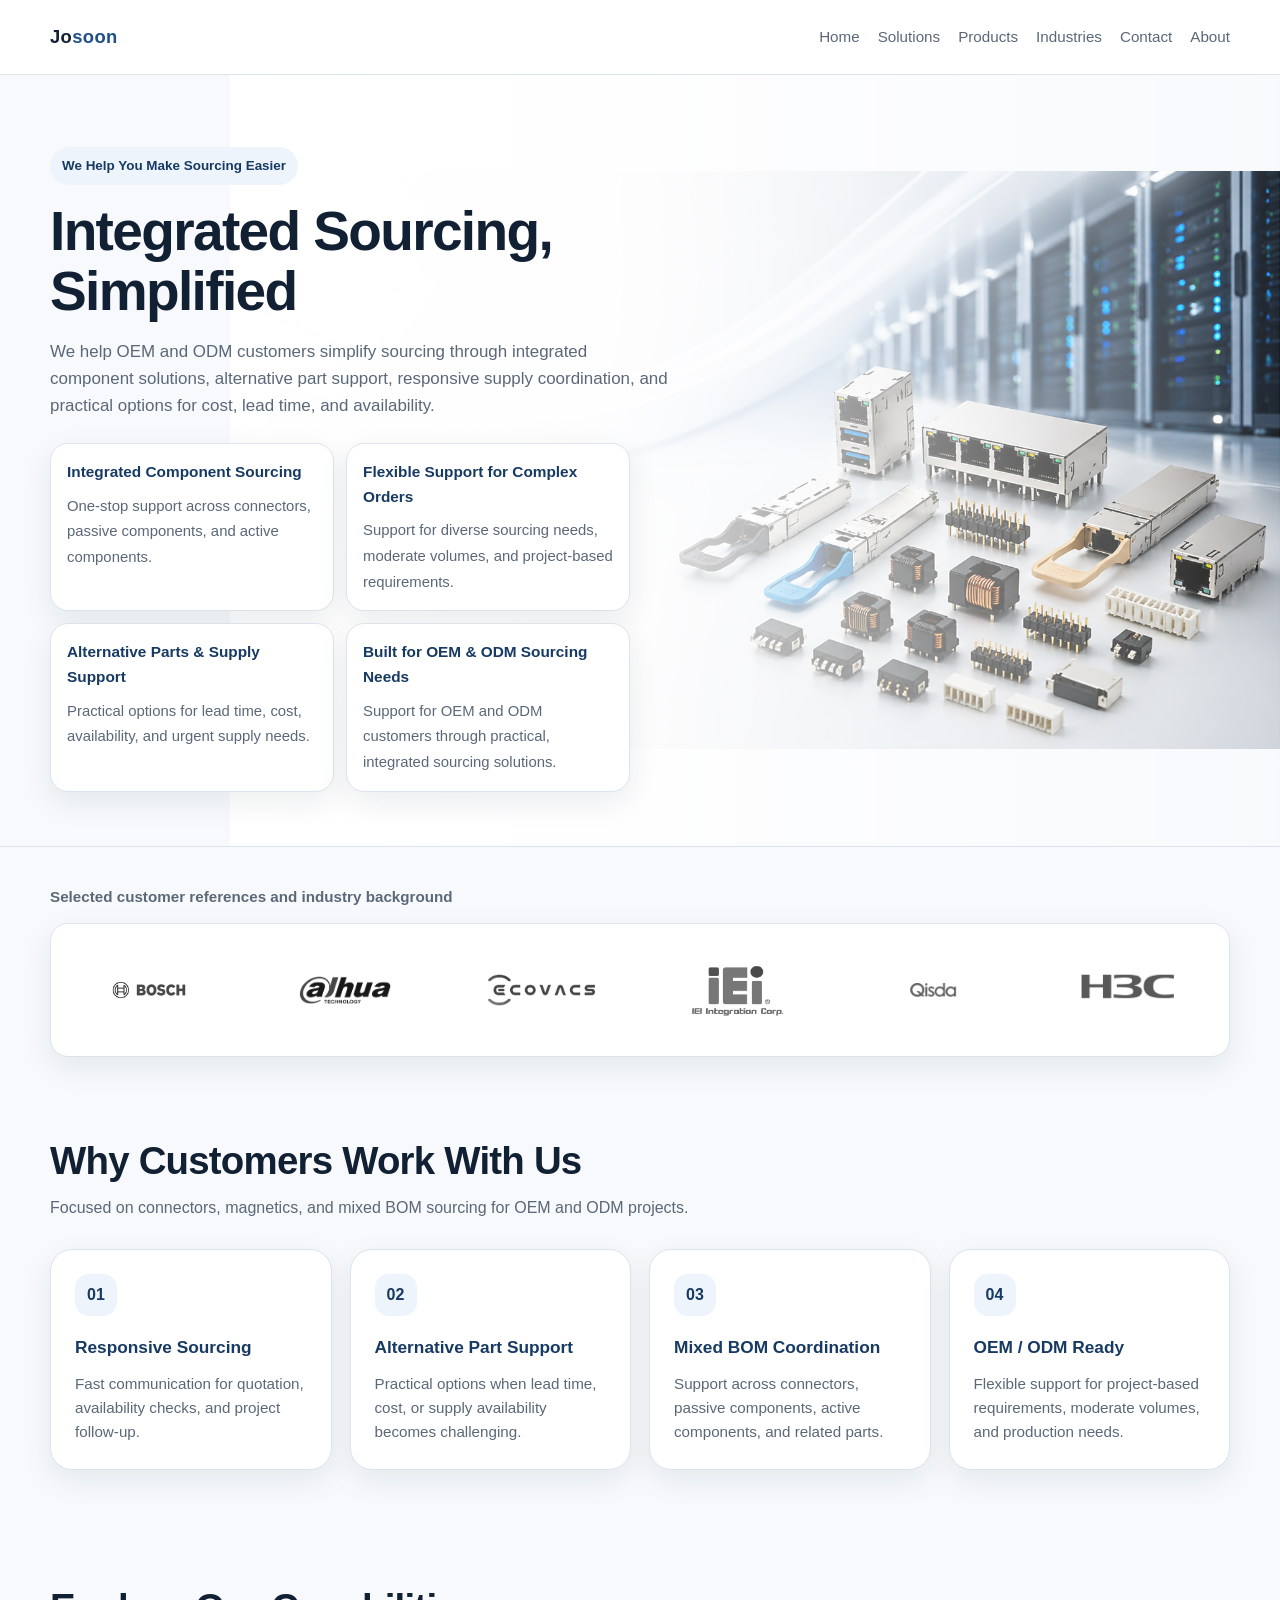
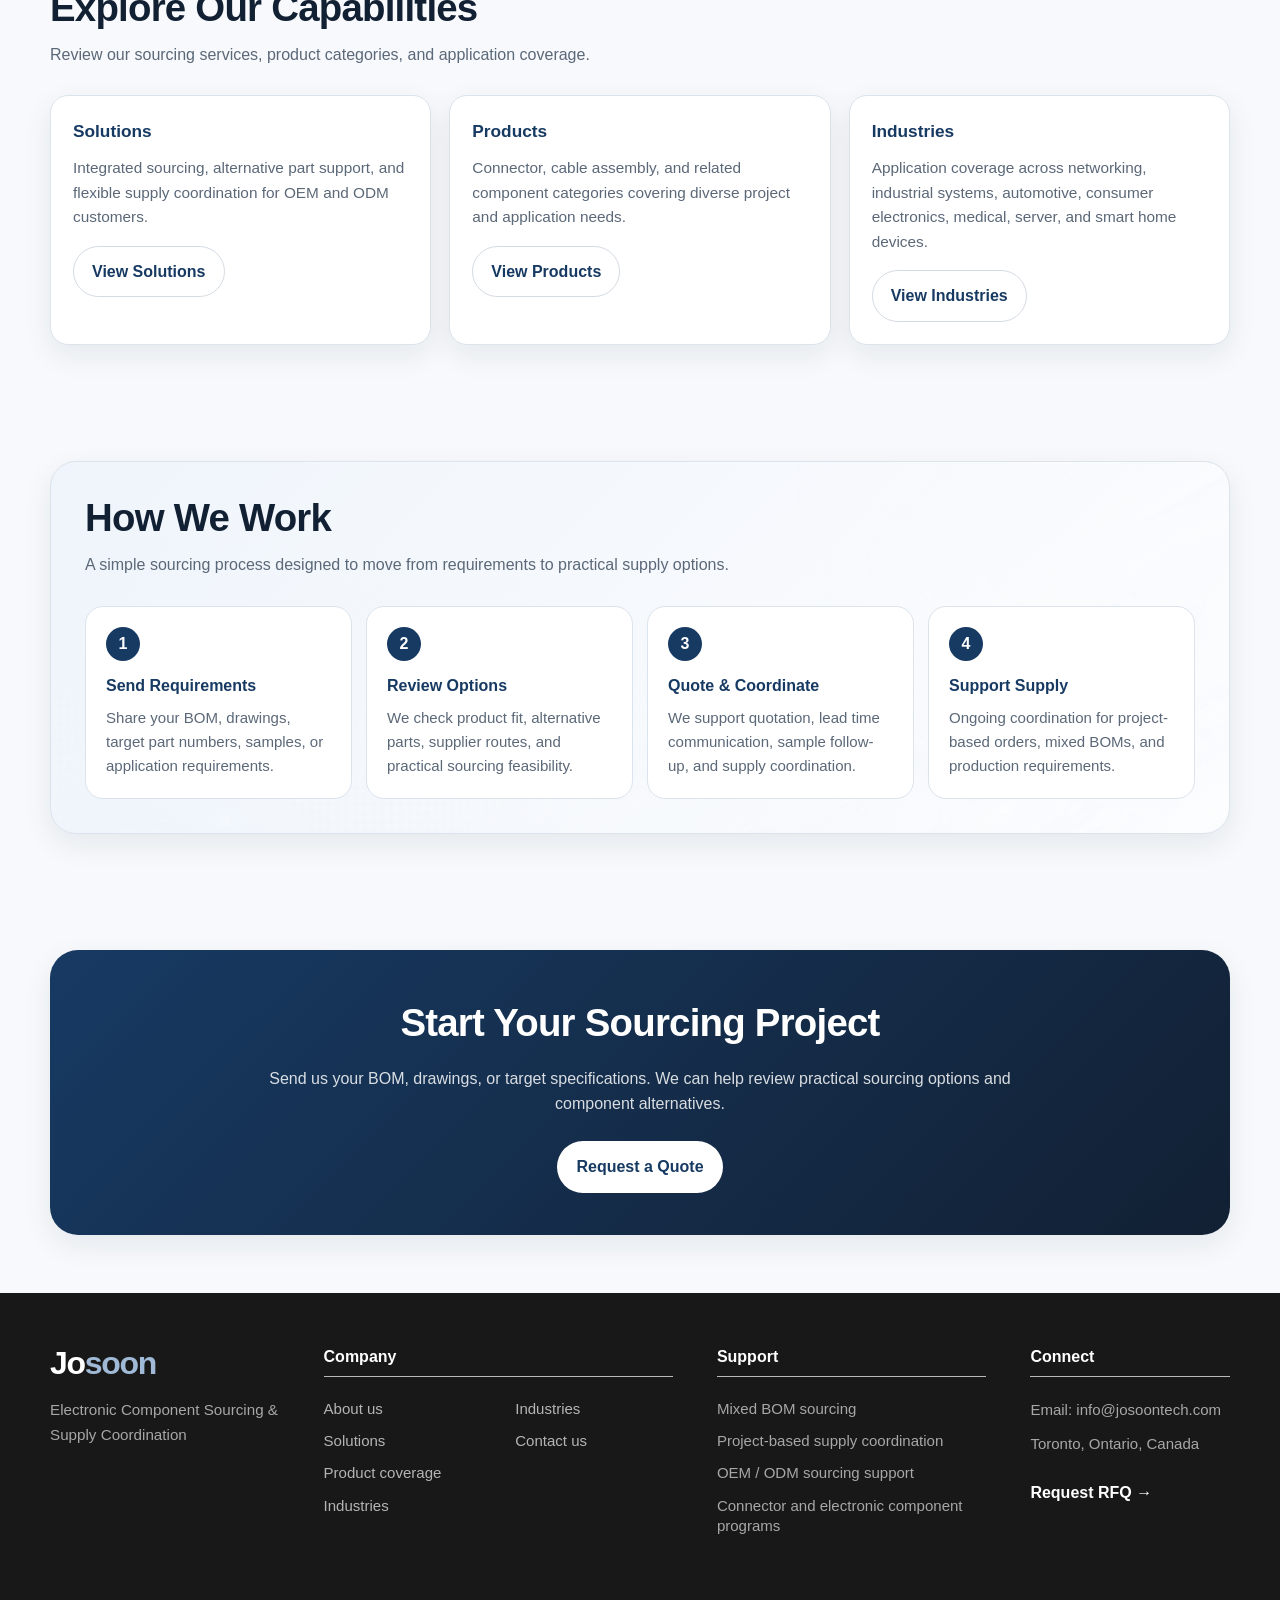
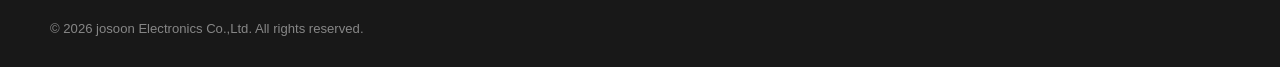
==== commit 133df6b6: "Add files via upload" ====
--- a/index.html
+++ b/index.html
@@ -231,7 +231,7 @@
 
       <div class="footer-connect-block">
         <h3>Connect</h3>
-        <p>Email: your-email@example.com</p>
+        <p>Email: info@josoontech.com</p>
         <p>Toronto, Ontario, Canada</p>
         <a class="footer-quote-link" href="contact.html">Request RFQ →</a>
       </div>
--- a/styles.css
+++ b/styles.css
@@ -1191,3 +1191,29 @@
     margin-top: 36px;
   }
 }
+
+
+/* RFQ form layout */
+.rfq-form {
+  display: grid;
+  gap: 14px;
+}
+
+.form-row {
+  display: grid;
+  grid-template-columns: repeat(2, 1fr);
+  gap: 12px;
+}
+
+.form-note {
+  margin: 2px 0 0;
+  color: var(--muted);
+  font-size: 0.88rem;
+}
+
+@media (max-width: 760px) {
+  .form-row {
+    grid-template-columns: 1fr;
+  }
+}
+
